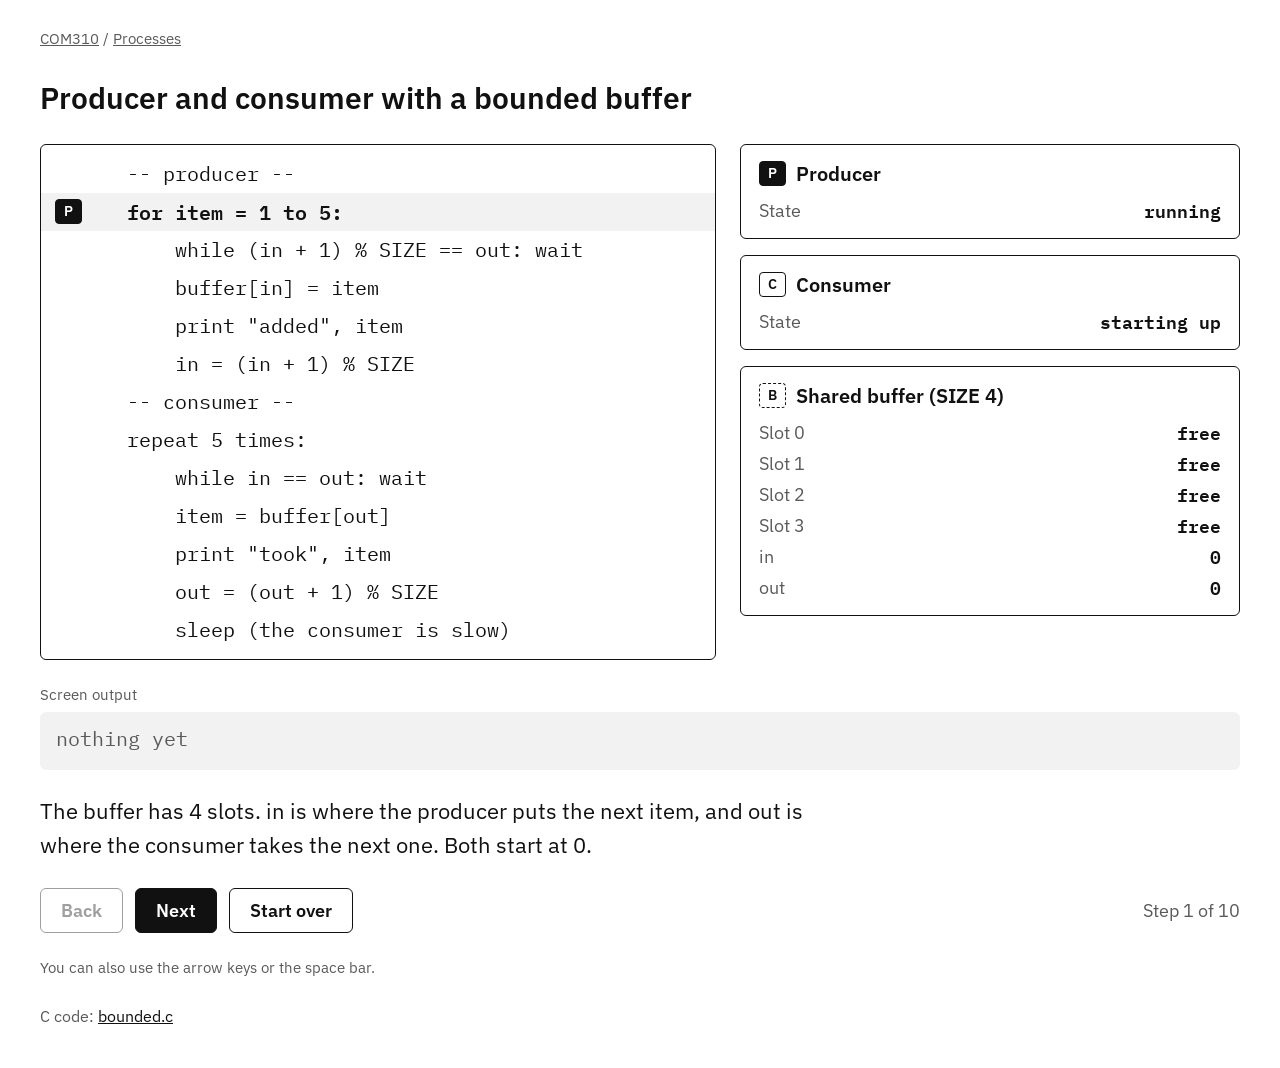
==== 03-processes/bounded-buffer/index.html @ eba0f536 "Add Chapter 3 IPC demos: shared memory, unbounded and bounded buffers, pipe Each demo has a step-thr" ====
<!doctype html>
<html lang="en">
<head>
<meta charset="utf-8">
<meta name="viewport" content="width=device-width, initial-scale=1, viewport-fit=cover">
<title>Bounded buffer</title>
<link rel="preconnect" href="https://fonts.googleapis.com">
<link rel="stylesheet" href="https://fonts.googleapis.com/css2?family=IBM+Plex+Mono:wght@400;600&family=IBM+Plex+Sans:wght@400;600&display=swap">
<link rel="stylesheet" href="../../assets/demo.css">
</head>
<body>
<div class="wrap">
  <div class="crumbs"><a href="../../">COM310</a> / <a href="../">Processes</a></div>
  <h1>Producer and consumer with a bounded buffer</h1>

  <div class="grid">
    <div class="code" id="code" aria-label="Program"></div>
    <div class="panels" id="panels"></div>
  </div>

  <div>
    <div class="out-label">Screen output</div>
    <div class="out" id="out"></div>
  </div>

  <p class="cap" id="cap" aria-live="polite"></p>

  <div class="bar">
    <button id="back">Back</button>
    <button id="next" class="primary">Next</button>
    <button id="reset">Start over</button>
    <span class="count" id="cnt"></span>
  </div>
  <div class="hint">You can also use the arrow keys or the space bar.</div>
  <div class="files">C code: <a href="bounded.c">bounded.c</a></div>
</div>

<script src="../../assets/stepper.js"></script>
<script>
function prod(st) { return { title: 'Producer', tag: 'P', rows: [['State', st]] }; }
function cons(st) { return { title: 'Consumer', tag: 'C', rows: [['State', st]] }; }
function buf(s, inv, outv, hot) {
  hot = hot || [];
  var rows = s.map(function (v, k) { return ['Slot ' + k, v, hot.indexOf('s' + k) >= 0]; });
  rows.push(['in', inv, hot.indexOf('in') >= 0]);
  rows.push(['out', outv, hot.indexOf('out') >= 0]);
  return { title: 'Shared buffer (SIZE 4)', tag: 'B', rows: rows };
}
var F = 'free';
var O = ['Producer: added item 1', 'Producer: added item 2', 'Producer: added item 3',
         'Producer: buffer full, waiting', 'Consumer: took item 1', 'Producer: added item 4',
         'Producer: buffer full, waiting', 'Consumer: took item 2', 'Producer: added item 5',
         'Consumer: took item 3', 'Consumer: took item 4', 'Consumer: took item 5'];

Stepper({
  tags: { P: 'solid', C: 'outline', B: 'dashed' },
  code: [
    '-- producer --',
    'for item = 1 to 5:',
    '    while (in + 1) % SIZE == out: wait',
    '    buffer[in] = item',
    '    print "added", item',
    '    in = (in + 1) % SIZE',
    '-- consumer --',
    'repeat 5 times:',
    '    while in == out: wait',
    '    item = buffer[out]',
    '    print "took", item',
    '    out = (out + 1) % SIZE',
    '    sleep (the consumer is slow)'
  ],
  steps: [
    { at: [{ line: 1, tag: 'P' }], panels: [prod('running'), cons('starting up'), buf([F, F, F, F], '0', '0')], out: [],
      text: `The buffer has 4 slots. in is where the producer puts the next item, and out is where the consumer takes the next one. Both start at 0.` },
    { at: [{ line: 5, tag: 'P' }], panels: [prod('running'), cons('starting up'), buf(['1', F, F, F], '1', '0', ['s0', 'in'])], out: O.slice(0, 1),
      text: `The producer puts item 1 in slot 0 and moves in to 1.` },
    { at: [{ line: 5, tag: 'P' }], panels: [prod('running'), cons('starting up'), buf(['1', '2', '3', F], '3', '0', ['s1', 's2', 'in'])], out: O.slice(0, 3),
      text: `It adds items 2 and 3 the same way. Now in is 3.` },
    { at: [{ line: 2, tag: 'P' }], panels: [prod('waiting'), cons('starting up'), buf(['1', '2', '3', F], '3', '0')], out: O.slice(0, 4),
      text: `(3 + 1) % 4 is 0, which equals out, so the buffer counts as full even though slot 3 is free. If the producer used slot 3, in would wrap to 0 and equal out. But in == out is how the consumer spots an empty buffer, so full and empty would look the same. Leaving one slot open keeps them apart.` },
    { at: [{ line: 2, tag: 'P' }, { line: 11, tag: 'C' }], panels: [prod('waiting'), cons('running'), buf([F, '2', '3', F], '3', '1', ['s0', 'out'])], out: O.slice(0, 5),
      text: `The consumer finally starts. It takes item 1 from slot 0 and moves out to 1.` },
    { at: [{ line: 5, tag: 'P' }, { line: 12, tag: 'C' }], panels: [prod('running'), cons('sleeping'), buf([F, '2', '3', '4'], '0', '1', ['s3', 'in'])], out: O.slice(0, 6),
      text: `Now (3 + 1) % 4 is 0, which isn't out, so the producer can go. It puts item 4 in slot 3, and in wraps around to 0. That wraparound is what % SIZE does.` },
    { at: [{ line: 2, tag: 'P' }, { line: 12, tag: 'C' }], panels: [prod('waiting'), cons('sleeping'), buf([F, '2', '3', '4'], '0', '1')], out: O.slice(0, 7),
      text: `(0 + 1) % 4 is 1, which equals out, so the buffer is full again and the producer waits.` },
    { at: [{ line: 2, tag: 'P' }, { line: 11, tag: 'C' }], panels: [prod('waiting'), cons('running'), buf([F, F, '3', '4'], '0', '2', ['s1', 'out'])], out: O.slice(0, 8),
      text: `The consumer wakes up and takes item 2 from slot 1.` },
    { at: [{ line: 5, tag: 'P' }, { line: 12, tag: 'C' }], panels: [prod('done'), cons('sleeping'), buf(['5', F, '3', '4'], '1', '2', ['s0', 'in'])], out: O.slice(0, 9),
      text: `The producer puts item 5 in slot 0. That was its last item.` },
    { at: [{ line: 11, tag: 'C' }], panels: [prod('done'), cons('done'), buf([F, F, F, F], '1', '1', ['out'])], out: O,
      text: `The consumer takes items 3, 4, and 5. Now in and out are both 1, so the buffer is empty again. This time both sides can wait. The producer waits when the buffer is full, and the consumer waits when it's empty.` }
  ]
});
</script>
</body>
</html>
---- assets/demo.css ----
:root {
  --bg: #ffffff;
  --fg: #111111;
  --muted: #5a5a5a;
  --line: #c9c9c9;
  --soft: #f2f2f2;
  --inv-bg: #111111;
  --inv-fg: #ffffff;
  --sans: "IBM Plex Sans", "Helvetica Neue", Arial, sans-serif;
  --mono: "IBM Plex Mono", Consolas, "Courier New", monospace;
}
@media (prefers-color-scheme: dark) {
  :root:not([data-theme="light"]) {
    --bg: #0f0f0f; --fg: #f2f2f2; --muted: #a8a8a8; --line: #444444; --soft: #1c1c1c;
    --inv-bg: #f2f2f2; --inv-fg: #0f0f0f; color-scheme: dark;
  }
}
:root[data-theme="dark"] {
  --bg: #0f0f0f; --fg: #f2f2f2; --muted: #a8a8a8; --line: #444444; --soft: #1c1c1c;
  --inv-bg: #f2f2f2; --inv-fg: #0f0f0f; color-scheme: dark;
}
body { margin: 0; background: var(--bg); color: var(--fg); font-family: var(--sans); font-size: 18px; line-height: 1.5; }
.wrap {
  max-width: 1200px; margin: 0 auto;
  padding-block: 28px 40px;
  padding-left: max(16px, env(safe-area-inset-left, 0px));
  padding-right: max(16px, env(safe-area-inset-right, 0px));
  display: flex; flex-direction: column; gap: 24px;
}
.crumbs { font-size: 15px; color: var(--muted); }
.crumbs a { color: var(--muted); }
h1 { font-size: 30px; font-weight: 600; margin: 0; text-wrap: balance; }
h1 code { font-family: var(--mono); }
.grid { display: grid; grid-template-columns: minmax(0, 1.35fr) minmax(0, 1fr); gap: 24px; align-items: start; }
@media (max-width: 820px) { .grid { grid-template-columns: minmax(0, 1fr); } }
.code { border: 1.5px solid var(--fg); border-radius: 6px; padding: 10px 0; overflow-x: auto; }
.ln { display: flex; align-items: center; font-family: var(--mono); font-size: 20px; padding: 4px 14px; white-space: pre; }
.ln.on { background: var(--soft); font-weight: 600; }
.marks { width: 72px; flex-shrink: 0; display: flex; gap: 6px; }
.tag { font-family: var(--sans); font-size: 14px; font-weight: 600; padding: 1px 8px; border-radius: 4px; line-height: 1.5; }
.tag.solid { background: var(--inv-bg); color: var(--inv-fg); border: 1.5px solid var(--inv-bg); }
.tag.outline { background: var(--bg); color: var(--fg); border: 1.5px solid var(--fg); }
.tag.dashed { background: var(--bg); color: var(--fg); border: 1.5px dashed var(--fg); }
.tag.double { background: var(--bg); color: var(--fg); border: 3px double var(--fg); }
.panels { display: flex; flex-direction: column; gap: 16px; }
.panels.cols-2 { display: grid; grid-template-columns: repeat(2, minmax(0, 1fr)); }
@media (max-width: 560px) { .panels.cols-2 { grid-template-columns: minmax(0, 1fr); } }
.panel { border: 1.5px solid var(--fg); border-radius: 6px; padding: 14px 18px; }
.panel.gone { border-style: dashed; border-color: var(--line); color: var(--muted); }
.panel h2 { font-size: 20px; font-weight: 600; margin: 0 0 8px; display: flex; align-items: center; gap: 10px; }
.kv { display: grid; grid-template-columns: 1fr auto; row-gap: 4px; font-size: 18px; margin: 0; }
.kv dt { color: var(--muted); }
.kv dd { margin: 0; font-family: var(--mono); font-weight: 600; font-variant-numeric: tabular-nums; text-align: right; }
.kv .hot { border-bottom: 2px solid var(--fg); }
.out-label { font-size: 15px; color: var(--muted); margin-bottom: 6px; }
.out { white-space: pre-wrap; font-family: var(--mono); font-size: 20px; background: var(--soft); border-radius: 6px; padding: 12px 16px; min-height: 34px; }
.cap { font-size: 22px; line-height: 1.55; max-width: 62ch; margin: 0; min-height: 3.2em; }
.bar { display: flex; flex-wrap: wrap; align-items: center; gap: 12px; }
button {
  font-family: var(--sans); font-size: 18px; font-weight: 600; padding: 10px 20px;
  border: 1.5px solid var(--fg); border-radius: 6px; background: var(--bg); color: var(--fg); cursor: pointer;
}
button.primary { background: var(--inv-bg); color: var(--inv-fg); border-color: var(--inv-bg); }
button:focus-visible { outline: 3px solid var(--fg); outline-offset: 3px; }
button:disabled { opacity: 0.4; cursor: default; }
.count { margin-left: auto; color: var(--muted); font-variant-numeric: tabular-nums; }
.hint { font-size: 15px; color: var(--muted); }
.files { font-size: 16px; color: var(--muted); }
.files a { color: var(--fg); }
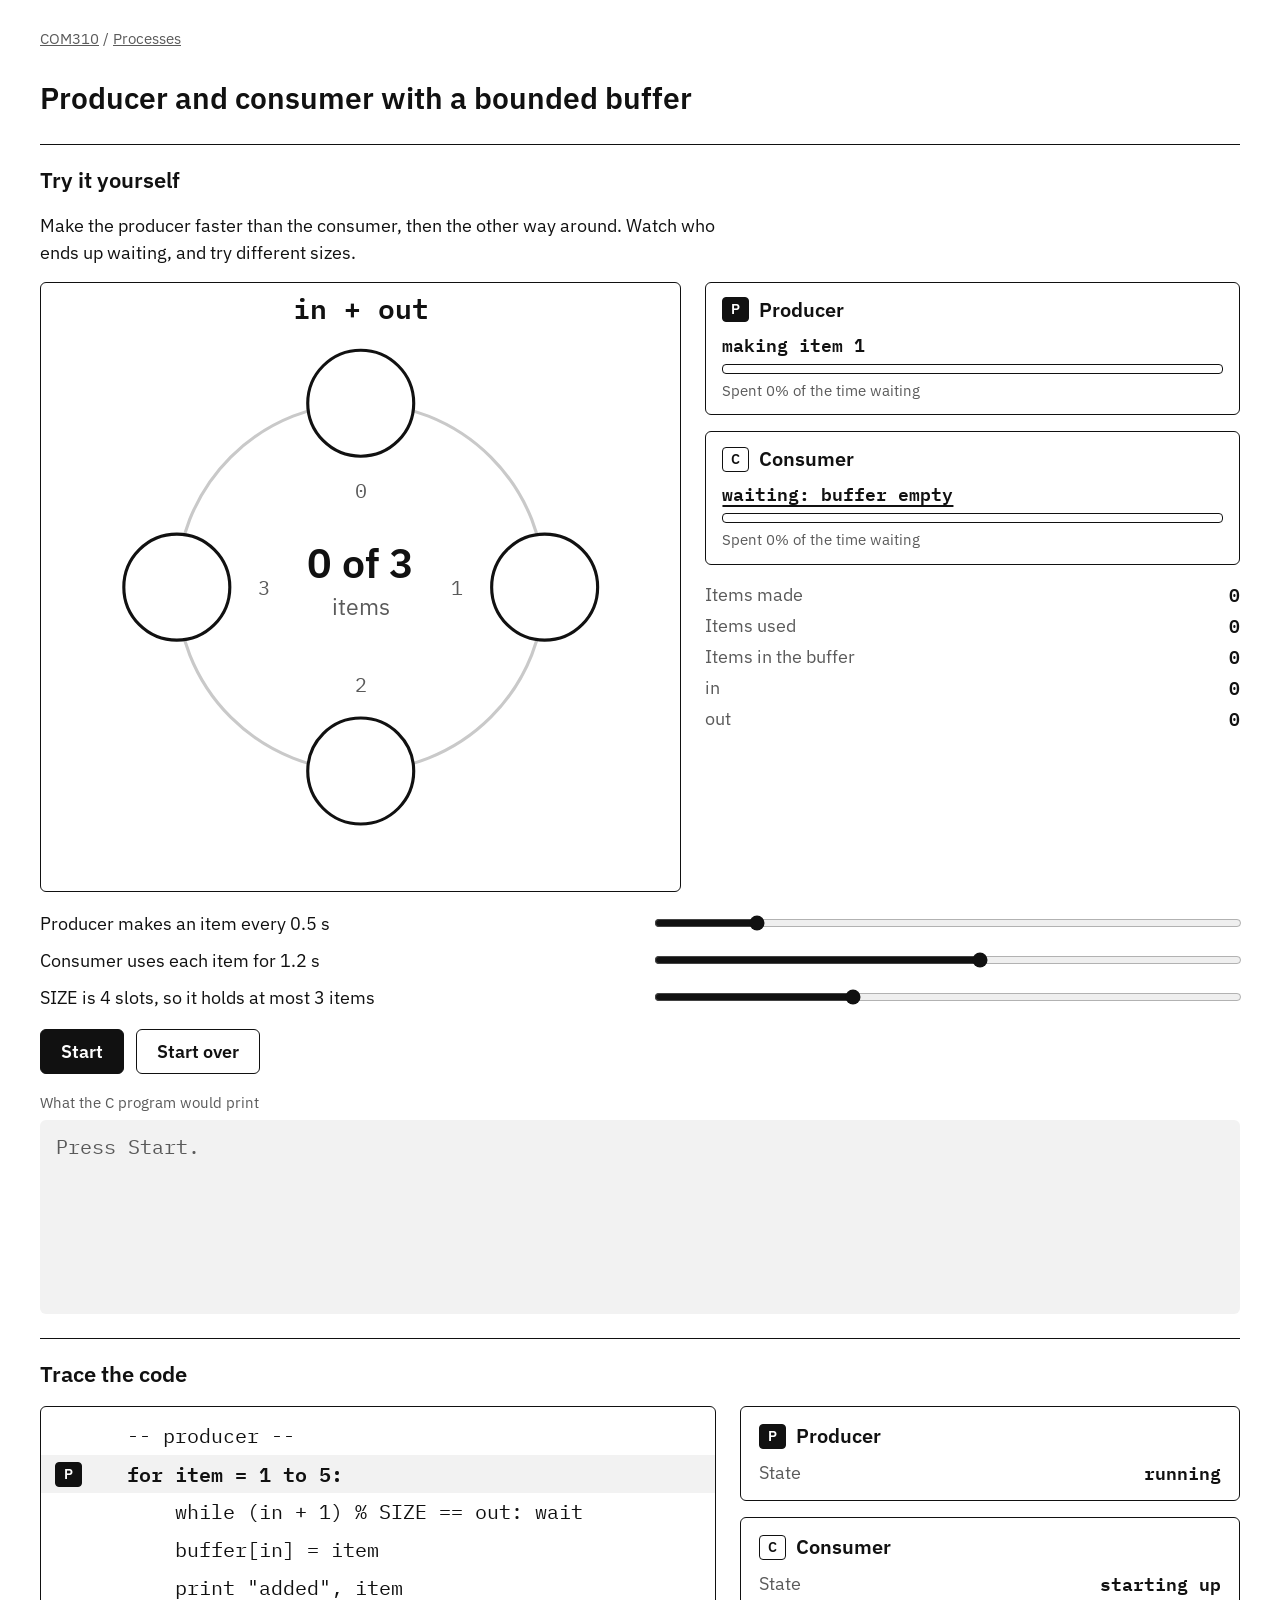
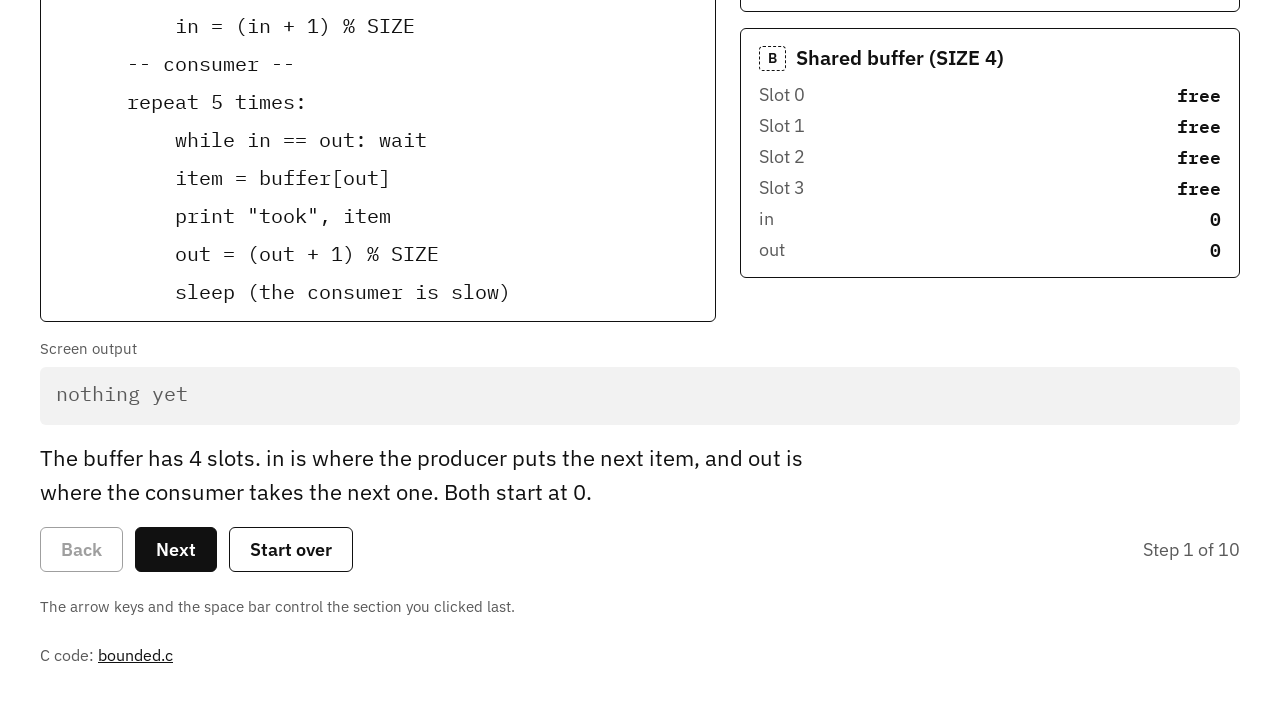
==== commit 3fd28763: "Match each Chapter 3 demo to the format that shows it best Adds Manim animations (fork, fork-twice, " ====
--- a/03-processes/bounded-buffer/index.html
+++ b/03-processes/bounded-buffer/index.html
@@ -13,30 +13,40 @@
   <div class="crumbs"><a href="../../">COM310</a> / <a href="../">Processes</a></div>
   <h1>Producer and consumer with a bounded buffer</h1>
 
-  <div class="grid">
-    <div class="code" id="code" aria-label="Program"></div>
-    <div class="panels" id="panels"></div>
-  </div>
+  <section class="block" id="sim">
+    <h2>Try it yourself</h2>
+    <p class="lead">Make the producer faster than the consumer, then the other way around. Watch who ends up waiting, and try different sizes.</p>
+    <div data-role="body"></div>
+  </section>
 
-  <div>
-    <div class="out-label">Screen output</div>
-    <div class="out" id="out"></div>
-  </div>
+  <section class="block" id="trace">
+    <h2>Trace the code</h2>
+    <div class="grid">
+      <div class="code" data-role="code" aria-label="Program"></div>
+      <div class="panels" data-role="panels"></div>
+    </div>
+    <div>
+      <div class="out-label">Screen output</div>
+      <div class="out" data-role="out"></div>
+    </div>
+    <p class="cap" data-role="cap" aria-live="polite"></p>
+    <div class="bar">
+      <button data-role="back">Back</button>
+      <button data-role="next" class="primary">Next</button>
+      <button data-role="reset">Start over</button>
+      <span class="count" data-role="count"></span>
+    </div>
+  </section>
 
-  <p class="cap" id="cap" aria-live="polite"></p>
-
-  <div class="bar">
-    <button id="back">Back</button>
-    <button id="next" class="primary">Next</button>
-    <button id="reset">Start over</button>
-    <span class="count" id="cnt"></span>
-  </div>
-  <div class="hint">You can also use the arrow keys or the space bar.</div>
+  <div class="hint">The arrow keys and the space bar control the section you clicked last.</div>
   <div class="files">C code: <a href="bounded.c">bounded.c</a></div>
 </div>
 
-<script src="../../assets/stepper.js"></script>
+<script src="../../assets/demo.js"></script>
+<script src="../../assets/buffer-sim.js"></script>
 <script>
+BufferSim({ root: 'sim', bounded: true, size: 4, produce: 0.5, consume: 1.2 });
+
 function prod(st) { return { title: 'Producer', tag: 'P', rows: [['State', st]] }; }
 function cons(st) { return { title: 'Consumer', tag: 'C', rows: [['State', st]] }; }
 function buf(s, inv, outv, hot) {
@@ -53,6 +63,7 @@
          'Consumer: took item 3', 'Consumer: took item 4', 'Consumer: took item 5'];
 
 Stepper({
+  root: 'trace',
   tags: { P: 'solid', C: 'outline', B: 'dashed' },
   code: [
     '-- producer --',
--- a/assets/demo.css
+++ b/assets/demo.css
@@ -47,7 +47,7 @@
 @media (max-width: 560px) { .panels.cols-2 { grid-template-columns: minmax(0, 1fr); } }
 .panel { border: 1.5px solid var(--fg); border-radius: 6px; padding: 14px 18px; }
 .panel.gone { border-style: dashed; border-color: var(--line); color: var(--muted); }
-.panel h2 { font-size: 20px; font-weight: 600; margin: 0 0 8px; display: flex; align-items: center; gap: 10px; }
+.panel h3, .sim-actor h3 { font-size: 20px; font-weight: 600; margin: 0 0 8px; display: flex; align-items: center; gap: 10px; }
 .kv { display: grid; grid-template-columns: 1fr auto; row-gap: 4px; font-size: 18px; margin: 0; }
 .kv dt { color: var(--muted); }
 .kv dd { margin: 0; font-family: var(--mono); font-weight: 600; font-variant-numeric: tabular-nums; text-align: right; }
@@ -67,3 +67,50 @@
 .hint { font-size: 15px; color: var(--muted); }
 .files { font-size: 16px; color: var(--muted); }
 .files a { color: var(--fg); }
+
+.muted { color: var(--muted); }
+.block { display: flex; flex-direction: column; gap: 16px; border-top: 1.5px solid var(--fg); padding-top: 18px; }
+.block > h2 { font-size: 22px; font-weight: 600; margin: 0; }
+.lead { margin: 0; max-width: 62ch; }
+.stage { position: relative; width: 100%; aspect-ratio: 16 / 9; border: 1.5px solid var(--fg); border-radius: 6px; overflow: hidden; background: #ffffff; }
+.stage video { position: absolute; inset: 0; width: 100%; height: 100%; opacity: 0; }
+.stage video.front { opacity: 1; }
+.fig { border: 1.5px solid var(--fg); border-radius: 6px; padding: 12px; overflow-x: auto; }
+.fig svg { display: block; width: 100%; min-width: 620px; height: auto; }
+.fig text { fill: var(--fg); font-family: var(--sans); font-size: 18px; }
+.fig .mono { font-family: var(--mono); }
+.fig .note { fill: var(--muted); font-size: 16px; }
+.fig .title { font-weight: 600; font-size: 19px; }
+.fig .run { stroke: var(--fg); stroke-width: 5; fill: none; }
+.fig .wait { stroke: var(--fg); stroke-width: 2.5; stroke-dasharray: 7 6; fill: none; }
+.fig .zombie { stroke: var(--line); stroke-width: 12; fill: none; }
+.fig .tick { stroke: var(--muted); stroke-width: 1.5; stroke-dasharray: 3 4; fill: none; }
+.fig .end { fill: var(--fg); }
+.sim-grid { display: grid; grid-template-columns: minmax(0, 1.2fr) minmax(0, 1fr); gap: 24px; align-items: start; }
+@media (max-width: 820px) { .sim-grid { grid-template-columns: minmax(0, 1fr); } }
+.sim-view { border: 1.5px solid var(--fg); border-radius: 6px; padding: 8px; }
+.sim-view svg { display: block; width: 100%; height: auto; }
+.sim-track { fill: none; stroke: var(--line); stroke-width: 2; }
+.sim-slot { fill: var(--bg); stroke: var(--fg); stroke-width: 2; }
+.sim-slot.filled { fill: var(--soft); }
+.sim-item { fill: var(--fg); font-family: var(--mono); font-size: 22px; font-weight: 600; text-anchor: middle; }
+.sim-index { fill: var(--muted); font-family: var(--mono); font-size: 13px; text-anchor: middle; }
+.sim-ptr { fill: var(--fg); font-family: var(--mono); font-size: 18px; font-weight: 600; text-anchor: middle; }
+.sim-ptr.left { text-anchor: start; }
+.sim-center { fill: var(--fg); font-family: var(--sans); font-size: 26px; font-weight: 600; text-anchor: middle; }
+.sim-center.small { font-size: 15px; font-weight: 400; fill: var(--muted); }
+.sim-label { fill: var(--muted); font-family: var(--sans); font-size: 16px; }
+.sim-side { display: flex; flex-direction: column; gap: 16px; }
+.sim-actor { border: 1.5px solid var(--fg); border-radius: 6px; padding: 12px 16px; display: flex; flex-direction: column; gap: 6px; }
+.sim-actor h3 { margin: 0; }
+.sim-state { font-family: var(--mono); font-weight: 600; font-size: 18px; }
+.sim-state.waiting { text-decoration: underline; text-decoration-thickness: 2px; text-underline-offset: 4px; }
+.sim-meter { height: 8px; border: 1.5px solid var(--fg); border-radius: 4px; overflow: hidden; }
+.sim-meter span { display: block; height: 100%; width: 0; background: var(--fg); }
+.sim-small { font-size: 15px; color: var(--muted); }
+.sim-controls { display: grid; grid-template-columns: minmax(0, 1fr) minmax(0, 1fr); gap: 10px 24px; align-items: center; }
+@media (max-width: 820px) { .sim-controls { grid-template-columns: minmax(0, 1fr); } }
+.sim-controls input[type=range] { width: 100%; accent-color: var(--fg); }
+.sim-log { min-height: 8.5em; }
+.sim-body { display: flex; flex-direction: column; gap: 18px; }
+.sim-body .out-label { margin-bottom: -12px; }
